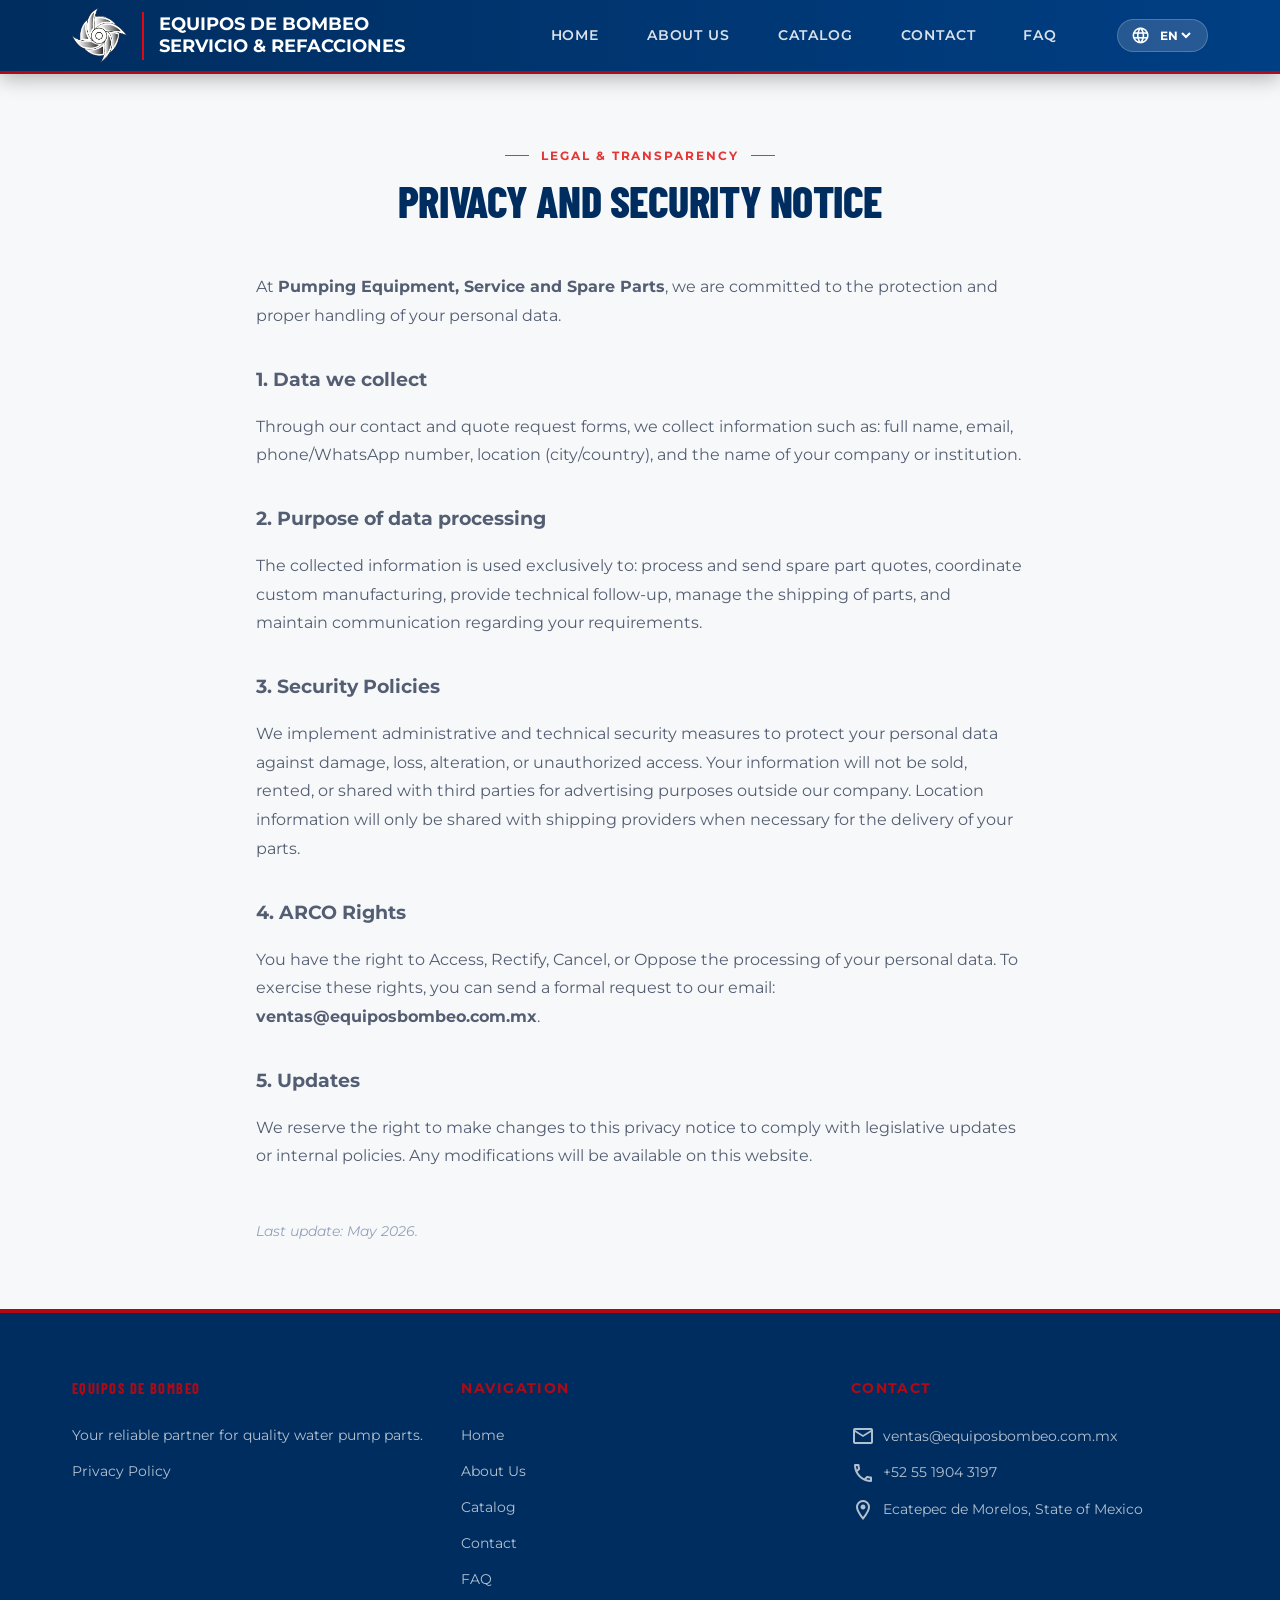
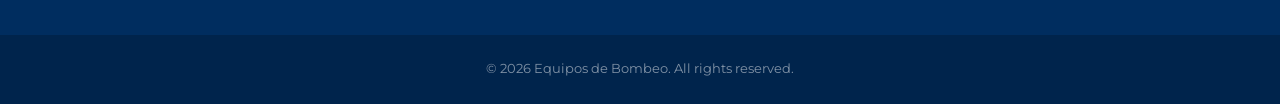
==== public/aviso-de-privacidad.html @ 576bb9e6 "Subida limpia del Proyecto" ====
<!DOCTYPE html>
<html lang="es">
<head>
    <meta charset="UTF-8">
    <meta name="viewport" content="width=device-width, initial-scale=1.0">
    <title data-i18n="privacy_page_title">Aviso de Privacidad</title>
    <link rel="icon" type="image/png" href="assets/img/logo2.png">
    
    <link rel="preconnect" href="https://fonts.googleapis.com">
    
    <link rel="preconnect" href="https://fonts.googleapis.com">
    <link rel="preconnect" href="https://fonts.gstatic.com" crossorigin>
    <link href="https://fonts.googleapis.com/css2?family=Barlow+Condensed:wght@600;700;800&family=Montserrat:wght@400;500;600;700&display=swap" rel="stylesheet">
    <link href="https://fonts.googleapis.com/icon?family=Material+Icons+Outlined" rel="stylesheet">
    
    <link rel="stylesheet" href="assets\public\css\styles.css">
</head>
<body>

<header id="main-header" role="banner">
  <div class="header-inner container">
    <div class="brand-container">
      <div class="brand-icon">
        <img src="assets/img/logo2.png" alt="Logo Equipos de Bombeo" class="custom-logo" />
      </div>
      <div class="brand-divider"></div>
      <div class="brand-text">
        <div class="brand-title">EQUIPOS DE BOMBEO</div>
        <div class="brand-title">SERVICIO & REFACCIONES</div>
      </div>
    </div>

    <button id="menu-toggle" class="mobile-menu-btn" aria-label="Abrir menú">
        <span class="material-icons-outlined">menu</span>
    </button>

    <nav class="nav-menu">
      <a href="Index.html" class="nav-link" data-i18n="nav_home">Inicio</a>
      <a href="Nosotros.html" class="nav-link" data-i18n="nav_about">Nosotros</a>
      <a href="catalogo.html" class="nav-link" data-i18n="nav_catalog">Catálogo</a>
      <a href="Contacto.html" class="nav-link" data-i18n="nav_contact">Contacto</a>
      <a href="Faq.html" class="nav-link" data-i18n="nav_faq">Preguntas Frecuentes</a>
      
      <div class="lang-selector">
        <span class="material-icons-outlined">language</span>
        <select id="language-picker">
          <option value="es">ES</option>
          <option value="en">EN</option>
        </select>
      </div>
    </nav>
  </div>
</header>

<main class="container" style="padding: 4rem 1rem; max-width: 800px; margin: 0 auto;">
    <header class="features-header text-center" style="margin-bottom: 3rem;">
        <p class="section-eyebrow" data-i18n="privacy_eyebrow">Legal y Transparencia</p>
        <h1 class="section-title" data-i18n="privacy_title">Aviso de Privacidad y Seguridad</h1>
    </header>

    <div style="font-family: var(--font-body); color: var(--gray-600); line-height: 1.8;">
        <p data-i18n="privacy_p1" style="margin-bottom: 1.5rem;">
            En <strong>Equipos de Bombeo, Servicio y Refacciones</strong>, estamos comprometidos con la protección y el manejo adecuado de sus datos personales.
        </p>

        <h3 data-i18n="privacy_h_data" style="color: var(--blue-dark); margin-top: 2rem; margin-bottom: 1rem;">1. Datos que recopilamos</h3>
        <p data-i18n="privacy_p_data" style="margin-bottom: 1.5rem;">
            A través de nuestros formularios de contacto y solicitud de cotización, recopilamos información como: nombre completo, correo electrónico, número de teléfono/WhatsApp, ubicación (ciudad/país) y nombre de su empresa o institución.
        </p>

        <h3 data-i18n="privacy_h_purpose" style="color: var(--blue-dark); margin-top: 2rem; margin-bottom: 1rem;">2. Finalidad del tratamiento de datos</h3>
        <p data-i18n="privacy_p_purpose" style="margin-bottom: 1.5rem;">
            La información recopilada se utiliza exclusivamente para: procesar y enviar cotizaciones de refacciones, coordinar la fabricación a medida, brindar seguimiento técnico, gestionar el envío de piezas y mantener comunicación sobre sus requerimientos.
        </p>

        <h3 data-i18n="privacy_h_security" style="color: var(--blue-dark); margin-top: 2rem; margin-bottom: 1rem;">3. Políticas de Seguridad</h3>
        <p data-i18n="privacy_p_security" style="margin-bottom: 1.5rem;">
            Implementamos medidas de seguridad administrativas y técnicas para proteger sus datos personales contra daño, pérdida, alteración o acceso no autorizado. Su información no será vendida, alquilada ni compartida con terceros para fines publicitarios ajenos a nuestra empresa. Únicamente se compartirá información de ubicación con proveedores de paquetería cuando sea necesario para la entrega de sus refacciones.
        </p>

        <h3 data-i18n="privacy_h_arco" style="color: var(--blue-dark); margin-top: 2rem; margin-bottom: 1rem;">4. Derechos ARCO</h3>
        <p data-i18n="privacy_p_arco" style="margin-bottom: 1.5rem;">
            Usted tiene derecho a Acceder, Rectificar, Cancelar u Oponerse al tratamiento de sus datos personales. Para ejercer estos derechos, puede enviar una solicitud formal a nuestro correo electrónico: <strong>ventas@equiposbombeo.com.mx</strong>.
        </p>

        <h3 data-i18n="privacy_h_updates" style="color: var(--blue-dark); margin-top: 2rem; margin-bottom: 1rem;">5. Actualizaciones</h3>
        <p data-i18n="privacy_p_updates" style="margin-bottom: 1.5rem;">
            Nos reservamos el derecho de efectuar modificaciones a este aviso de privacidad para la atención de novedades legislativas o políticas internas. Cualquier modificación estará disponible en esta misma página web.
        </p>
        
        <p data-i18n="privacy_last_update" style="font-size: 0.9rem; color: #94a3b8; margin-top: 3rem;">
            <em>Última actualización: Mayo de 2026.</em>
        </p>
    </div>
</main>

<footer id="main-footer">
    <div class="footer-container container">
        <div class="footer-col about">
            <h4 class="footer-logo">EQUIPOS DE BOMBEO</h4>
            <p data-i18n="footer_about_desc">Su socio confiable para piezas de bomba de agua de calidad.</p>
            <li><a href="aviso-de-privacidad.html" data-i18n="nav_privacidad">Aviso de Privacidad</a></li>
        </div>
        
        <div class="footer-col links">
            <h4 data-i18n="footer_nav_title">Navegación</h4>
            <ul>
                <li><a href="Index.html" data-i18n="nav_home">Inicio</a></li>
                <li><a href="Nosotros.html" data-i18n="nav_about">Nosotros</a></li>
                <li><a href="catalogo.html" data-i18n="nav_catalog">Catálogo</a></li>
                <li><a href="Contacto.html" data-i18n="nav_contact">Contacto</a></li>
                <li><a href="Faq.html" data-i18n="nav_faq">Preguntas Frecuentes</a></li>
            </ul>
        </div>
        
        <div class="footer-col contact">
            <h4 data-i18n="footer_contact_title">Contacto</h4>
            <p><span class="material-icons-outlined">email</span> ventas@equiposbombeo.com.mx</p>
            <p><span class="material-icons-outlined">phone</span>+52 55 1904 3197</p>
            <p>
                <span class="material-icons-outlined">location_on</span> 
                <span data-i18n="footer_address">Ecatepec de Morelos, Estado de Méxica</span>
            </p>
        </div>
    </div>
    <div class="footer-bottom">
        <p data-i18n="footer_copyright">© 2026 Equipos de Bombeo. Todos los derechos reservados.</p>
    </div>
</footer>

<script src="assets\public\js\script_web.js"></script>
<script src="assets\public\js\traducciones.js"></script>
</body>
</html>
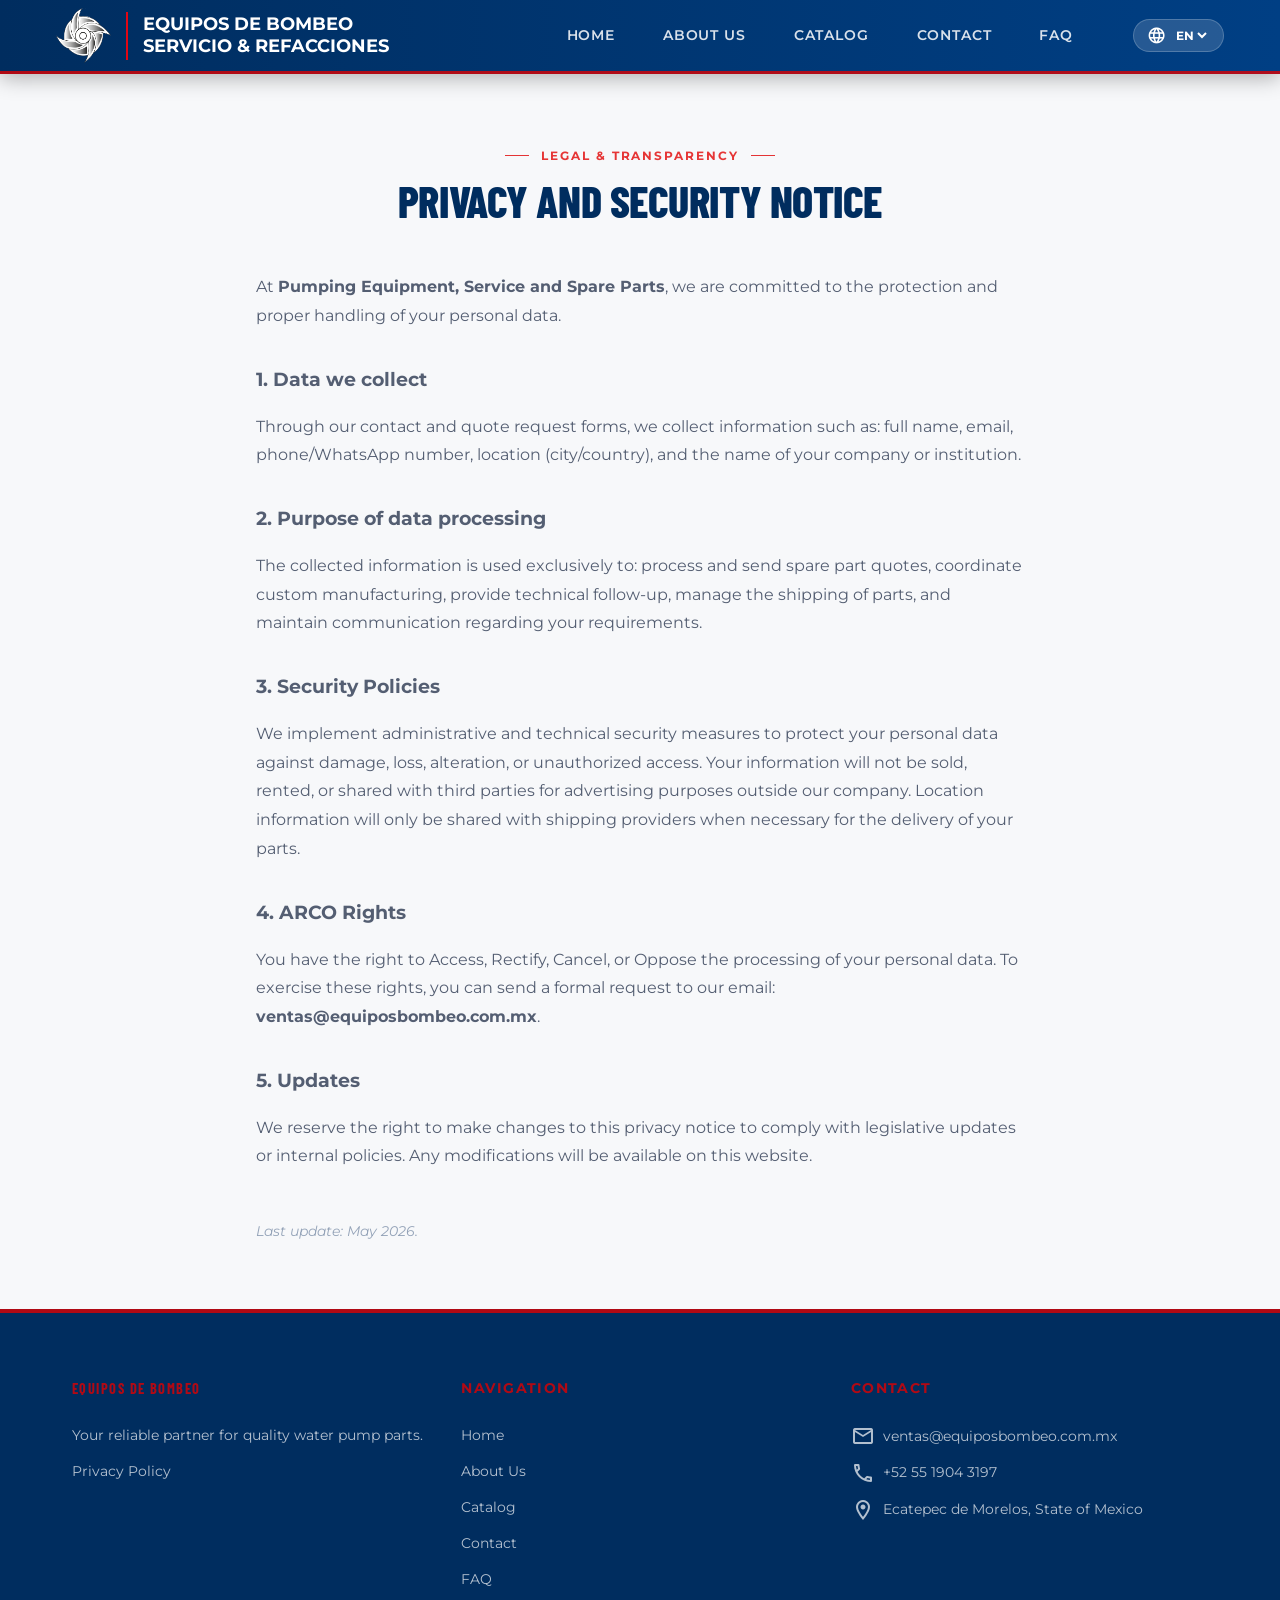
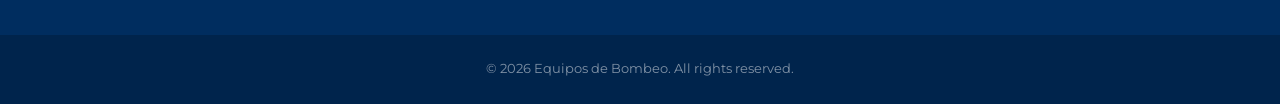
==== commit 51bcf0b3: "feat: Diseño Responsivo" ====
--- a/public/aviso-de-privacidad.html
+++ b/public/aviso-de-privacidad.html
@@ -14,6 +14,7 @@
     <link href="https://fonts.googleapis.com/icon?family=Material+Icons+Outlined" rel="stylesheet">
     
     <link rel="stylesheet" href="assets\public\css\styles.css">
+    <link rel="stylesheet" href="assets\public\css\responsive.css">
 </head>
 <body>
 
